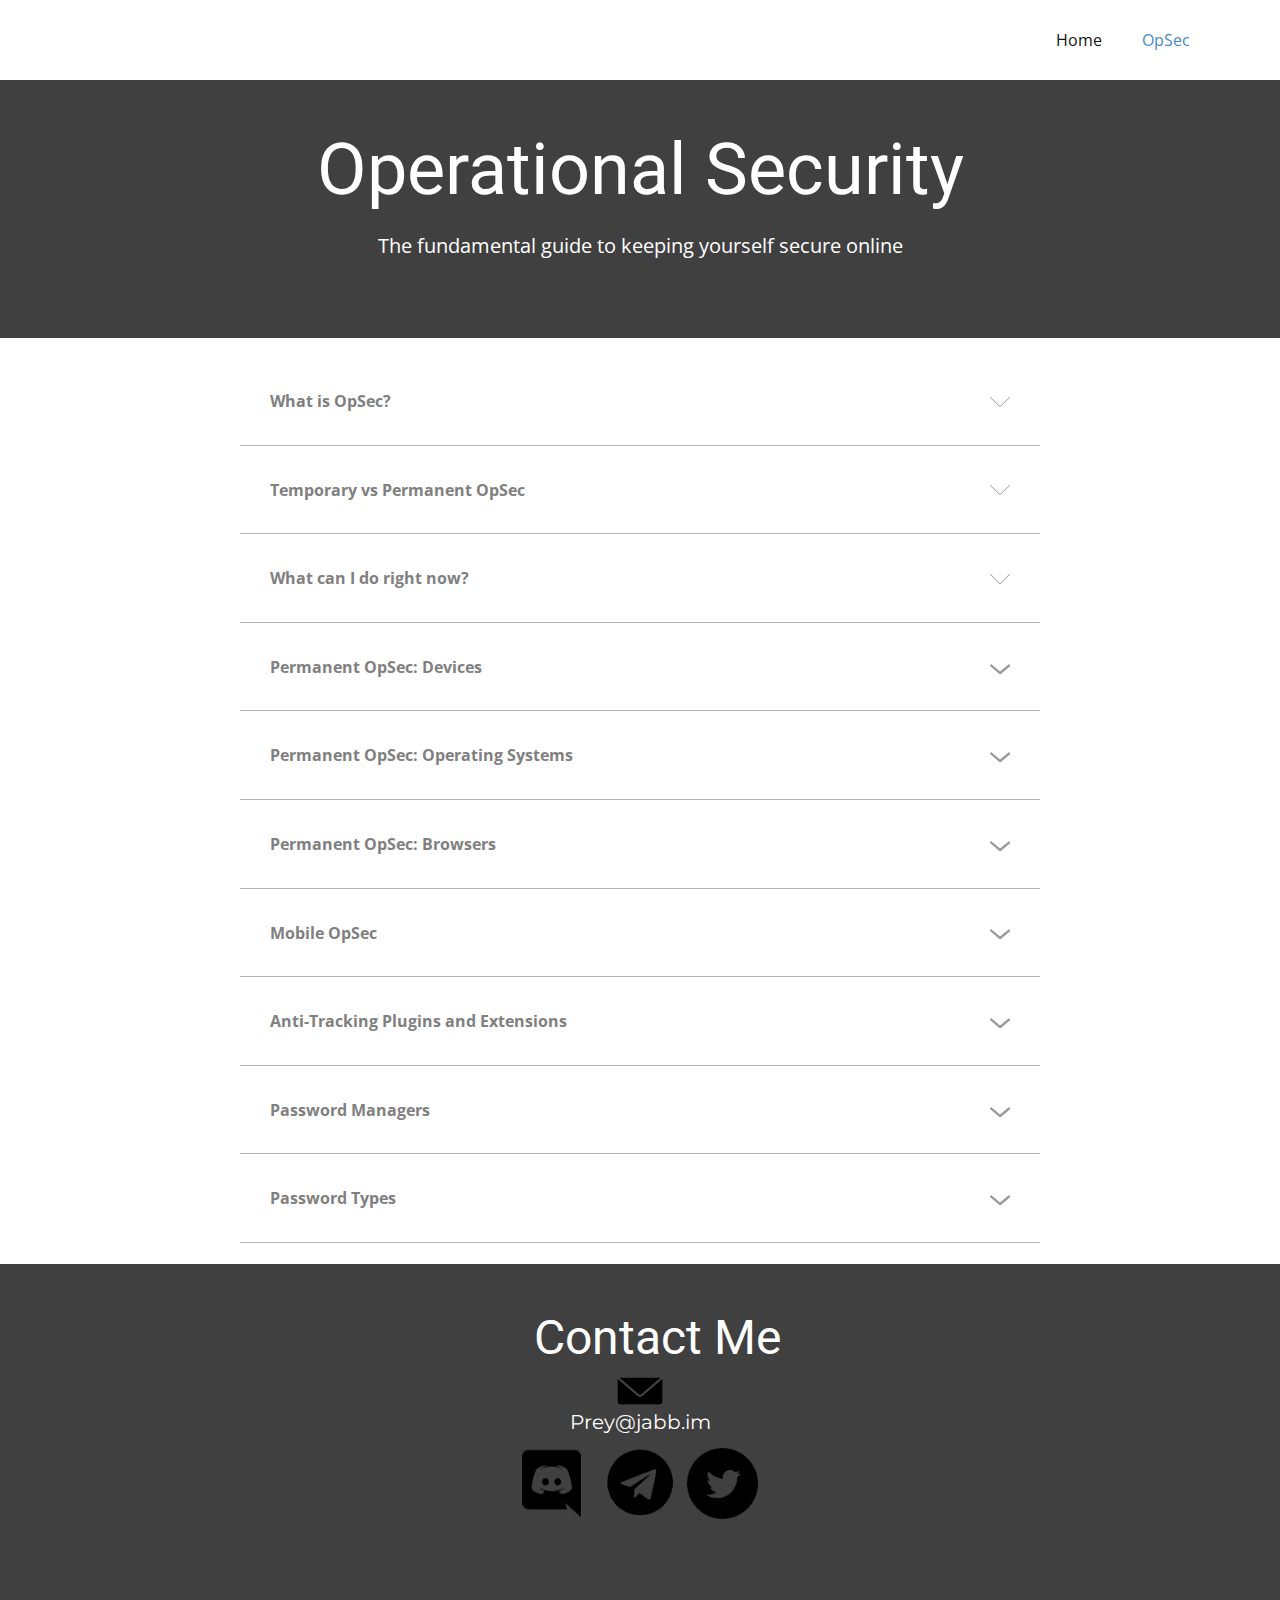
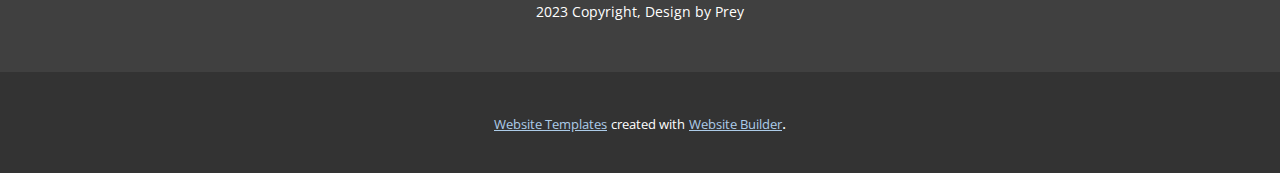
==== opsec.html @ db8dc73b "Add files via upload" ====
<!DOCTYPE html>
<html style="font-size: 16px;" lang="en"><head>
    <meta name="viewport" content="width=device-width, initial-scale=1.0">
    <meta charset="utf-8">
    <meta name="keywords" content="Our Works, ​Our work revolves around brands and products that users love, Our Works, ​Your name would be a great addition to this list, Contact Us">
    <meta name="description" content="">
    <title>opsec</title>
    <link rel="stylesheet" href="nicepage.css" media="screen">
<link rel="stylesheet" href="opsec.css" media="screen">
    <script class="u-script" type="text/javascript" src="jquery.js" defer=""></script>
    <script class="u-script" type="text/javascript" src="nicepage.js" defer=""></script>
    <meta name="generator" content="Nicepage 5.12.7, nicepage.com">
    <link id="u-theme-google-font" rel="stylesheet" href="https://fonts.googleapis.com/css?family=Roboto:100,100i,300,300i,400,400i,500,500i,700,700i,900,900i|Open+Sans:300,300i,400,400i,500,500i,600,600i,700,700i,800,800i">
    <link id="u-page-google-font" rel="stylesheet" href="https://fonts.googleapis.com/css?family=Montserrat:100,100i,200,200i,300,300i,400,400i,500,500i,600,600i,700,700i,800,800i,900,900i">
    
    
    
    
    <script type="application/ld+json">{
		"@context": "http://schema.org",
		"@type": "Organization",
		"name": ""
}</script>
    <meta name="theme-color" content="#478ac9">
    <meta property="og:title" content="opsec">
    <meta property="og:type" content="website">
  <meta data-intl-tel-input-cdn-path="intlTelInput/"></head>
  <body class="u-body u-xl-mode" data-lang="en"><header class="u-clearfix u-header u-white u-header" id="sec-1d98"><div class="u-clearfix u-sheet u-sheet-1">
        <nav class="u-menu u-menu-one-level u-offcanvas u-menu-1">
          <div class="menu-collapse" style="font-size: 1rem; letter-spacing: 0px;">
            <a class="u-button-style u-custom-left-right-menu-spacing u-custom-padding-bottom u-custom-top-bottom-menu-spacing u-nav-link u-text-active-palette-1-base u-text-hover-palette-2-base" href="#">
              <svg class="u-svg-link" viewBox="0 0 24 24"><use xmlns:xlink="http://www.w3.org/1999/xlink" xlink:href="#menu-hamburger"></use></svg>
              <svg class="u-svg-content" version="1.1" id="menu-hamburger" viewBox="0 0 16 16" x="0px" y="0px" xmlns:xlink="http://www.w3.org/1999/xlink" xmlns="http://www.w3.org/2000/svg"><g><rect y="1" width="16" height="2"></rect><rect y="7" width="16" height="2"></rect><rect y="13" width="16" height="2"></rect>
</g></svg>
            </a>
          </div>
          <div class="u-custom-menu u-nav-container">
            <ul class="u-nav u-unstyled u-nav-1"><li class="u-nav-item"><a class="u-button-style u-nav-link u-text-active-palette-1-base u-text-hover-palette-2-base" href="Page-2.html" style="padding: 10px 20px;">Home</a>
</li><li class="u-nav-item"><a class="u-button-style u-nav-link u-text-active-palette-1-base u-text-hover-palette-2-base" href="opsec.html" style="padding: 10px 20px;">OpSec</a>
</li></ul>
          </div>
          <div class="u-custom-menu u-nav-container-collapse">
            <div class="u-black u-container-style u-inner-container-layout u-opacity u-opacity-95 u-sidenav">
              <div class="u-inner-container-layout u-sidenav-overflow">
                <div class="u-menu-close"></div>
                <ul class="u-align-center u-nav u-popupmenu-items u-unstyled u-nav-2"><li class="u-nav-item"><a class="u-button-style u-nav-link" href="Page-2.html">Home</a>
</li><li class="u-nav-item"><a class="u-button-style u-nav-link" href="opsec.html">OpSec</a>
</li></ul>
              </div>
            </div>
            <div class="u-black u-menu-overlay u-opacity u-opacity-70"></div>
          </div>
        </nav>
      </div></header>
    <section class="u-align-center u-clearfix u-grey-75 u-section-1" id="carousel_3b0b" src="" data-animation-name="" data-animation-duration="0" data-animation-delay="0" data-animation-direction="">
      <div class="u-align-center u-container-align-center-md u-container-align-center-sm u-container-align-center-xs u-container-style u-group u-shape-rectangle u-group-1">
        <div class="u-container-layout u-container-layout-1">
          <h1 class="u-text u-text-1">Operational Security</h1>
          <p class="u-large-text u-text u-text-variant u-text-2">The fundamental guide to keeping yourself secure online</p>
        </div>
      </div>
    </section>
    <section class="u-align-center u-clearfix u-white u-section-2" id="sec-9c8c">
      <div class="u-clearfix u-sheet u-valign-middle u-sheet-1">
        <div class="u-accordion u-collapsed-by-default u-spacing-2 u-accordion-1">
          <div class="u-accordion-item">
            <a class="u-accordion-link u-border-1 u-border-active-grey-25 u-border-grey-30 u-border-hover-grey-30 u-border-no-left u-border-no-right u-border-no-top u-button-style u-text-active-black u-text-grey-50 u-text-hover-black u-accordion-link-1" id="link-accordion-7c0e" aria-controls="accordion-7c0e" aria-selected="false">
              <span class="u-accordion-link-text">What is OpSec?</span><span class="u-accordion-link-icon u-icon u-text-grey-40 u-icon-1"><svg class="u-svg-link" preserveAspectRatio="xMidYMin slice" viewBox="0 0 512 512" style=""><use xmlns:xlink="http://www.w3.org/1999/xlink" xlink:href="#svg-efea"></use></svg><svg xmlns="http://www.w3.org/2000/svg" xmlns:xlink="http://www.w3.org/1999/xlink" version="1.1" xml:space="preserve" class="u-svg-content" viewBox="0 0 512 512" x="0px" y="0px" id="svg-efea" style="enable-background:new 0 0 512 512;"><g><g><path d="M509.121,125.966c-3.838-3.838-10.055-3.838-13.893,0L256.005,365.194L16.771,125.966c-3.838-3.838-10.055-3.838-13.893,0    c-3.838,3.838-3.838,10.055,0,13.893l246.18,246.175c1.842,1.842,4.337,2.878,6.947,2.878c2.61,0,5.104-1.036,6.946-2.878    l246.17-246.175C512.959,136.021,512.959,129.804,509.121,125.966z"></path>
</g>
</g></svg></span>
            </a>
            <div class="u-accordion-pane u-align-left u-container-style u-accordion-pane-1" id="accordion-7c0e" aria-labelledby="link-accordion-7c0e">
              <div class="u-container-layout u-container-layout-1">
                <p class="u-text u-text-1"> Operational Security (OpSec) is a security and risk management
process that is used in order to classify or protect information, this
is done by correct planning and following procedure that will
protect your sensitive information and activities.</p>
              </div>
            </div>
          </div>
          <div class="u-accordion-item">
            <a class="u-accordion-link u-border-1 u-border-active-grey-25 u-border-grey-30 u-border-hover-grey-30 u-border-no-left u-border-no-right u-border-no-top u-button-style u-text-active-black u-text-grey-50 u-text-hover-black u-accordion-link-2" id="link-accordion-05cb" aria-controls="accordion-05cb" aria-selected="false">
              <span class="u-accordion-link-text">Temporary vs Permanent OpSec<br>
              </span><span class="u-accordion-link-icon u-icon u-text-grey-40 u-icon-2"><svg class="u-svg-link" preserveAspectRatio="xMidYMin slice" viewBox="0 0 512 512" style=""><use xmlns:xlink="http://www.w3.org/1999/xlink" xlink:href="#svg-6ce4"></use></svg><svg xmlns="http://www.w3.org/2000/svg" xmlns:xlink="http://www.w3.org/1999/xlink" version="1.1" xml:space="preserve" class="u-svg-content" viewBox="0 0 512 512" x="0px" y="0px" id="svg-6ce4" style="enable-background:new 0 0 512 512;"><g><g><path d="M509.121,125.966c-3.838-3.838-10.055-3.838-13.893,0L256.005,365.194L16.771,125.966c-3.838-3.838-10.055-3.838-13.893,0    c-3.838,3.838-3.838,10.055,0,13.893l246.18,246.175c1.842,1.842,4.337,2.878,6.947,2.878c2.61,0,5.104-1.036,6.946-2.878    l246.17-246.175C512.959,136.021,512.959,129.804,509.121,125.966z"></path>
</g>
</g></svg></span>
            </a>
            <div class="u-accordion-pane u-align-left u-container-style u-accordion-pane-2" id="accordion-05cb" aria-labelledby="link-accordion-05cb">
              <div class="u-container-layout u-container-layout-2">
                <p class="u-text u-text-2"> Temporary OpSec is a type of operational security that is primarily
based around what you can right now on your current device with
little to no investment in order to secure your data.<br>
                  <br>Permanent OpSec is based on long term investment that will keep
you secure from any prying eyes, be it governments, cyber criminal
actors or many other types of people who might be looking to target
you.
                </p>
              </div>
            </div>
          </div>
          <div class="u-accordion-item">
            <a class="u-accordion-link u-border-1 u-border-active-grey-25 u-border-grey-30 u-border-hover-grey-30 u-border-no-left u-border-no-right u-border-no-top u-button-style u-text-active-black u-text-grey-50 u-text-hover-black u-accordion-link-3" id="link-accordion-a6bb" aria-controls="accordion-a6bb" aria-selected="false">
              <span class="u-accordion-link-text">What can I do right now?</span><span class="u-accordion-link-icon u-icon u-text-grey-40 u-icon-3"><svg class="u-svg-link" preserveAspectRatio="xMidYMin slice" viewBox="0 0 512 512" style=""><use xmlns:xlink="http://www.w3.org/1999/xlink" xlink:href="#svg-4429"></use></svg><svg xmlns="http://www.w3.org/2000/svg" xmlns:xlink="http://www.w3.org/1999/xlink" version="1.1" xml:space="preserve" class="u-svg-content" viewBox="0 0 512 512" x="0px" y="0px" id="svg-4429" style="enable-background:new 0 0 512 512;"><g><g><path d="M509.121,125.966c-3.838-3.838-10.055-3.838-13.893,0L256.005,365.194L16.771,125.966c-3.838-3.838-10.055-3.838-13.893,0    c-3.838,3.838-3.838,10.055,0,13.893l246.18,246.175c1.842,1.842,4.337,2.878,6.947,2.878c2.61,0,5.104-1.036,6.946-2.878    l246.17-246.175C512.959,136.021,512.959,129.804,509.121,125.966z"></path>
</g>
</g></svg></span>
            </a>
            <div class="u-accordion-pane u-align-left u-container-style u-accordion-pane-3" id="accordion-a6bb" aria-labelledby="link-accordion-a6bb">
              <div class="u-container-layout u-container-layout-3">
                <p class="u-text u-text-3"> First off I'm assuming you're using Windows 10, I don't work with
Mac and will not work with mac in the near future either.&nbsp;<br>
                  <br>First you're going to look to debloat your copy of Windows 10, this
can be done using a plethora of tools such as:
By doing this you speed up your machine and also disable a number
of things such as telemetry and Cortana, telemetry is always
collecting and transmitting data to Microsoft as is Cortana, this
means anything you do is recorded and sent to Microsoft which can
be seen and reviewed by them.&nbsp;<br>
                  <br>Next you're going to get your VPN of choice, you're looking primarilyfor a RAM-Only VPN services, listed below is a number of VPNs that
have been proven to not collect data even after being subpoena'd.&nbsp;<br>- ExpressVPN<br>- Private Internet Access<br>- MullVad<br>- NordVPN<br>
                  <br>After purchasing access to one of these VPNs you're now going to
enable the killswitch feature and have them automatically launch
and connect on boot, this stops you from leaking any data from your
home IP at any point as the Killswitch will throttle all connections.&nbsp;<br>
                  <br>That's about all you can really do when it comes to temporary
OpSec, permanent is my specialty and what I practice personally
                </p>
              </div>
            </div>
          </div>
          <div class="u-accordion-item">
            <a class="u-accordion-link u-border-1 u-border-active-grey-25 u-border-grey-30 u-border-hover-grey-30 u-border-no-left u-border-no-right u-border-no-top u-button-style u-text-active-black u-text-grey-50 u-text-hover-black u-accordion-link-4" id="link-1e51" aria-controls="1e51" aria-selected="false">
              <span class="u-accordion-link-text">Permanent OpSec: Devices<br>
              </span><span class="u-accordion-link-icon u-icon u-text-grey-40 u-icon-4"><svg class="u-svg-link" preserveAspectRatio="xMidYMin slice" viewBox="0 0 16 16" style=""><use xmlns:xlink="http://www.w3.org/1999/xlink" xlink:href="#svg-9df4"></use></svg><svg class="u-svg-content" viewBox="0 0 16 16" x="0px" y="0px" id="svg-9df4"><path d="M8,10.7L1.6,5.3c-0.4-0.4-1-0.4-1.3,0c-0.4,0.4-0.4,0.9,0,1.3l7.2,6.1c0.1,0.1,0.4,0.2,0.6,0.2s0.4-0.1,0.6-0.2l7.1-6
	c0.4-0.4,0.4-0.9,0-1.3c-0.4-0.4-1-0.4-1.3,0L8,10.7z"></path></svg></span>
            </a>
            <div class="u-accordion-pane u-container-style u-accordion-pane-4" id="1e51" aria-labelledby="link-1e51">
              <div class="u-container-layout u-container-layout-4">
                <p class="u-align-left u-text u-text-default u-text-4"> I'm assuming you have between $1000 - $3000 USD to use for this,
you cannot have good permanent operational security without
investing money. I will now list some devices and the pros and cons
of each device.<br>
                </p>
                <ul class="u-align-left u-text u-text-5">
                  <li>Insurgo X230 PrivacyBeast</li>
                  <li>Nitrokey X230 NitroPad</li>
                  <li>Lenovo Thinkpad X230</li>
                </ul>
                <p class="u-align-center u-text u-text-6">Insurgo X230 PrivacyBeast &amp; Nitrokey X230 NitroPad</p>
                <div class="u-table u-table-responsive u-table-1">
                  <table class="u-table-entity">
                    <colgroup>
                      <col width="25%">
                      <col width="25%">
                      <col width="25%">
                      <col width="25%">
                    </colgroup>
                    <tbody class="u-table-body">
                      <tr style="height: 108px;">
                        <td class="u-border-1 u-border-grey-dark-1 u-table-cell"></td>
                        <td class="u-border-1 u-border-grey-dark-1 u-table-cell">Insurgo X230 Privacy Beast</td>
                        <td class="u-border-1 u-border-grey-dark-1 u-table-cell">Nitrokey X230 NitroPad</td>
                        <td class="u-border-1 u-border-grey-dark-1 u-table-cell">Lenovo Thinkpad X230</td>
                      </tr>
                      <tr style="height: 52px;">
                        <td class="u-border-1 u-border-grey-dark-1 u-table-cell">Coreboot</td>
                        <td class="u-border-1 u-border-grey-dark-1 u-table-cell">Yes</td>
                        <td class="u-border-1 u-border-grey-dark-1 u-table-cell">Yes</td>
                        <td class="u-border-1 u-border-grey-dark-1 u-table-cell">Possible</td>
                      </tr>
                      <tr style="height: 52px;">
                        <td class="u-border-1 u-border-grey-dark-1 u-table-cell">Heads</td>
                        <td class="u-border-1 u-border-grey-dark-1 u-table-cell">Yes</td>
                        <td class="u-border-1 u-border-grey-dark-1 u-table-cell">Yes</td>
                        <td class="u-border-1 u-border-grey-dark-1 u-table-cell">Possible</td>
                      </tr>
                      <tr style="height: 52px;">
                        <td class="u-border-1 u-border-grey-dark-1 u-table-cell">ME_Cleaner</td>
                        <td class="u-border-1 u-border-grey-dark-1 u-table-cell">Yes</td>
                        <td class="u-border-1 u-border-grey-dark-1 u-table-cell">Yes</td>
                        <td class="u-border-1 u-border-grey-dark-1 u-table-cell">Possible</td>
                      </tr>
                      <tr style="height: 80px;">
                        <td class="u-border-1 u-border-grey-dark-1 u-table-cell">Qubes OS Pre-Installed</td>
                        <td class="u-border-1 u-border-grey-dark-1 u-table-cell">Yes</td>
                        <td class="u-border-1 u-border-grey-dark-1 u-table-cell">Yes</td>
                        <td class="u-border-1 u-border-grey-dark-1 u-table-cell">No</td>
                      </tr>
                      <tr style="height: 80px;">
                        <td class="u-border-1 u-border-grey-dark-1 u-table-cell">Qubes Certified</td>
                        <td class="u-border-1 u-border-grey-dark-1 u-table-cell">Yes</td>
                        <td class="u-border-1 u-border-grey-dark-1 u-table-cell">Yes</td>
                        <td class="u-border-1 u-border-grey-dark-1 u-table-cell">No</td>
                      </tr>
                    </tbody>
                  </table>
                </div>
                <p class="u-align-left u-text u-text-default u-text-7"> They look the same, so what makes one better than the other?
The OEM reownership process, Insurgo has an inhouse wizard
created specifically for their PrivacyBeast, you can see this in action in the link below, this gives you full satisfaction that everything is
secure and owned by you and you only.<br>
                </p>
                <p class="u-align-left u-text u-text-8">
                  <a class="u-active-none u-border-none u-btn u-button-link u-button-style u-hover-none u-none u-text-palette-1-base u-btn-1" data-href="https://archive.org/details/oemuserreownership" data-target="_blank">OEM Reownership Process</a>
                </p>
                <p class="u-align-center u-text u-text-9">The Lenovo Thinkpad X230</p>
                <p class="u-align-left u-text u-text-10"> The Lenovo Thinkpad is what the two devices above are based on
the Thinkpad is the best consumer laptop when it comes to security
and with implementation and some technical knowledge you can
turn a basic Thinkpad X230 into your own homemade PrivacyBeast, below is a list of options to achieve this.</p>
                <ul class="u-align-left u-text u-text-11">
                  <li> Install Qubes OS&nbsp;</li>
                  <li>Install Coreboot &amp; Heads by flashing the chips&nbsp;</li>
                  <li>Install ME_Cleaner&nbsp;</li>
                  <li>Purchase and use a Yubikey to control access to the device&nbsp;</li>
                </ul>
                <p class="u-align-left u-text u-text-12"> Qubes is the most secure Linux based OS that you can find, Tails is
great for temporary security but due to the amnesic features of it,
it's not great for long term usage.&nbsp;<br>
                  <br>Coreboot is a software project that is aimed to replace all
proprietary firmware (BIOS / UEFI) which allows you to retake
complete ownership of your device, overall it improves speed,
security and flexibility.&nbsp;<br>
                  <br>Heads is intended to keep the state of the system, Heads aims to
provide more physical security and also better protection of your
data.&nbsp;<br>
                  <br>ME_Cleaner is a python script that can modify the Intel ME firmwareimage with the final purpose of reduce its ability to interact with thesystem.&nbsp;<br>
                  <br>Yubikey is a device used to add 2FA to any machine you want
                </p>
              </div>
            </div>
          </div>
          <div class="u-accordion-item">
            <a class="u-accordion-link u-border-1 u-border-active-grey-25 u-border-grey-30 u-border-hover-grey-30 u-border-no-left u-border-no-right u-border-no-top u-button-style u-text-active-black u-text-grey-50 u-text-hover-black u-accordion-link-5" id="link-43d5" aria-controls="43d5" aria-selected="false">
              <span class="u-accordion-link-text">Permanent OpSec: Operating Systems<br>
              </span><span class="u-accordion-link-icon u-icon u-text-grey-40 u-icon-5"><svg class="u-svg-link" preserveAspectRatio="xMidYMin slice" viewBox="0 0 16 16" style=""><use xmlns:xlink="http://www.w3.org/1999/xlink" xlink:href="#svg-0736"></use></svg><svg class="u-svg-content" viewBox="0 0 16 16" x="0px" y="0px" id="svg-0736"><path d="M8,10.7L1.6,5.3c-0.4-0.4-1-0.4-1.3,0c-0.4,0.4-0.4,0.9,0,1.3l7.2,6.1c0.1,0.1,0.4,0.2,0.6,0.2s0.4-0.1,0.6-0.2l7.1-6
	c0.4-0.4,0.4-0.9,0-1.3c-0.4-0.4-1-0.4-1.3,0L8,10.7z"></path></svg></span>
            </a>
            <div class="u-accordion-pane u-align-left u-container-style u-accordion-pane-5" id="43d5" aria-labelledby="link-43d5">
              <div class="u-container-layout u-container-layout-5"></div>
            </div>
          </div>
          <div class="u-accordion-item">
            <a class="u-accordion-link u-border-1 u-border-active-grey-25 u-border-grey-30 u-border-hover-grey-30 u-border-no-left u-border-no-right u-border-no-top u-button-style u-text-active-black u-text-grey-50 u-text-hover-black u-accordion-link-6" id="link-f1ae" aria-controls="f1ae" aria-selected="false">
              <span class="u-accordion-link-text">Permanent OpSec: Browsers</span><span class="u-accordion-link-icon u-icon u-text-grey-40 u-icon-6"><svg class="u-svg-link" preserveAspectRatio="xMidYMin slice" viewBox="0 0 16 16" style=""><use xmlns:xlink="http://www.w3.org/1999/xlink" xlink:href="#svg-a559"></use></svg><svg class="u-svg-content" viewBox="0 0 16 16" x="0px" y="0px" id="svg-a559"><path d="M8,10.7L1.6,5.3c-0.4-0.4-1-0.4-1.3,0c-0.4,0.4-0.4,0.9,0,1.3l7.2,6.1c0.1,0.1,0.4,0.2,0.6,0.2s0.4-0.1,0.6-0.2l7.1-6
	c0.4-0.4,0.4-0.9,0-1.3c-0.4-0.4-1-0.4-1.3,0L8,10.7z"></path></svg></span>
            </a>
            <div class="u-accordion-pane u-align-left u-container-style u-accordion-pane-6" id="f1ae" aria-labelledby="link-f1ae">
              <div class="u-container-layout u-container-layout-6"></div>
            </div>
          </div>
          <div class="u-accordion-item">
            <a class="u-accordion-link u-border-1 u-border-active-grey-25 u-border-grey-30 u-border-hover-grey-30 u-border-no-left u-border-no-right u-border-no-top u-button-style u-text-active-black u-text-grey-50 u-text-hover-black u-accordion-link-7" id="link-a62d" aria-controls="a62d" aria-selected="false">
              <span class="u-accordion-link-text">Mobile OpSec<br>
              </span><span class="u-accordion-link-icon u-icon u-text-grey-40 u-icon-7"><svg class="u-svg-link" preserveAspectRatio="xMidYMin slice" viewBox="0 0 16 16" style=""><use xmlns:xlink="http://www.w3.org/1999/xlink" xlink:href="#svg-0ebd"></use></svg><svg class="u-svg-content" viewBox="0 0 16 16" x="0px" y="0px" id="svg-0ebd"><path d="M8,10.7L1.6,5.3c-0.4-0.4-1-0.4-1.3,0c-0.4,0.4-0.4,0.9,0,1.3l7.2,6.1c0.1,0.1,0.4,0.2,0.6,0.2s0.4-0.1,0.6-0.2l7.1-6
	c0.4-0.4,0.4-0.9,0-1.3c-0.4-0.4-1-0.4-1.3,0L8,10.7z"></path></svg></span>
            </a>
            <div class="u-accordion-pane u-container-style u-accordion-pane-7" id="a62d" aria-labelledby="link-a62d">
              <div class="u-container-layout u-container-layout-7">
                <p class="u-align-left u-text u-text-default u-text-13"> Smartphones are&nbsp;<b>
                    <span style="font-weight: 400;">horrible</span></b>&nbsp;for security and privacy.&nbsp;<br>
                  <br>They constantly broadcast your location (to all cell-towers, not just those of your provider), they constantly look for known Wi-Fi networks, the cell-service provider knows your location and calls and messages, they generally force you to provide an email address and connect to cloud accounts, they nag you to provide a payment method (always skip that), they're pre-loaded with apps you can't remove, all apps have a lot of access to your data, some apps have terrible security, you may get no software updates, etc.<br>
                  <br>Below is a list of identifying information that can be used to track and identify your phone.
                </p>
                <ul class="u-align-left u-text u-text-default u-text-14">
                  <li> Phone's IMEI: Permanently built into the hardware of the phone.</li>
                  <li>SIM card's IMSI: Permanently built into the hardware of the SIM card. And in many countries, you will have to show govt ID to get a SIM card.</li>
                  <li>Phone number: Phone company associates phone number with the SIM card. If you change phone company, you will have them "port" the phone number from the old SIM card to a new SIM card.</li>
                  <li>Android build serial number: Don't know where this comes from or what it does.</li>
                  <li>Android ID number: Changes if you do a factory reset.</li>
                  <li>Wi-Fi MAC address: Permanently built into the hardware of the phone.</li>
                  <li>Bluetooth MAC address: Not sure if it's permanent or can be changed by OS.</li>
                </ul>
                <p class="u-align-center u-text u-text-15">What do I use and why?</p>
                <p class="u-align-left u-text u-text-16">Well first, I have never touched an Apple product and never will, it's basically a RAT in physical form, everything and anything you do is relayed straight back to Apple to look at.<br>
                  <br>I currently use a Google Pixel 6a with GrapheneOS installed, this means my phone is fully unlocked, both carrier (SIM) and OEM unlocked, what does this all mean?<br>
                </p>
                <ul class="u-align-left u-text u-text-17">
                  <li> Carrier/Factory Unlocked: Without network/SIM lock, use any carrier.</li>
                  <li>OEM Unlocked: Bootloader is unlocked, can root the device, can install new OS.</li>
                </ul>
                <p class="u-align-center u-text u-text-18">Why GrapheneOS?</p>
                <p class="u-align-left u-text u-text-19">GrapheneOS is actually just good, it greatly improves security and privacy over the stock OS while staying out of your way. <br>
                  <br>Installation is simple with their web installer. As far as complexity goes in day-to-day use, you use it almost exactly like any other Android device.&nbsp;<br>
                  <br>Sandboxed Play Services lets you use apps depending on Google Services (including the Play Store) without compromising on security or privacy, and it has much greater app compatibility than microG and overall just provides a safer user experience. Snowden uses it for a reason, if you don't like the look of GrapheneOS there's a lot of other Operating Systems you can use on the Google Pixel 6a.
                </p>
                <ul class="u-align-left u-text u-text-20">
                  <li><b style="font-size: 1.125rem; background-color: #ffffff; color: #111111; font-family: 'Open Sans',sans-serif;">Android</b>
                    <span style="font-size: 1.125rem; background-color: #ffffff; color: #111111; font-family: 'Open Sans',sans-serif;">:</span>
                  </li>
                  <li>GrapheneOS: https://grapheneos.org/faq#device-support</li>
                  <li>CalyxOS: https://calyxos.org/docs/guide/device-support/</li>
                  <li>LineageOS: https://wiki.lineageos.org/devices/#google</li>
                  <li>Not /e/OS easy-installer: https://doc.e.foundation/easy-installer#list-of-devices-supported-by-the-easy-installer</li>
                  <li>Not /e/OS install from Gitlab: https://doc.e.foundation/devices</li>
                  <li>Not Replicant: https://replicant.us/supported-devices.php<br><b style="font-size: 1.125rem; background-color: #ffffff; color: #111111; font-family: 'Open Sans',sans-serif;">
                      <br></b>
                  </li>
                  <li><b style="font-size: 1.125rem; background-color: #ffffff; color: #111111; font-family: 'Open Sans',sans-serif;">Linux</b>
                    <span style="font-size: 1.125rem; background-color: #ffffff; color: #111111; font-family: 'Open Sans',sans-serif;">:</span>
                    <br>
                  </li>
                  <li>Not SailfishOS: https://docs.sailfishos.org/Support/Supported_Devices/</li>
                  <li>Not Ubuntu Touch: https://devices.ubuntu-touch.io/</li>
                  <li>Not KaiOS: https://www.kaiostech.com/explore/devices/<br>
                  </li>
                  <li>Not postmarketOS: https://wiki.postmarketos.org/wiki/Devices<br>
                  </li>
                  <li>Not PureOS: https://tracker.pureos.net/w/faq/</li>
                  <li>Not Mobian: https://wiki.mobian.org/doku.php?id=devices</li>
                  <li>Not Manjaro ARM: https://wiki.manjaro.org/index.php/Manjaro-ARM#Device_List</li>
                </ul>
              </div>
            </div>
          </div>
          <div class="u-accordion-item">
            <a class="u-accordion-link u-border-1 u-border-active-grey-25 u-border-grey-30 u-border-hover-grey-30 u-border-no-left u-border-no-right u-border-no-top u-button-style u-text-active-black u-text-grey-50 u-text-hover-black u-accordion-link-8" id="link-5b6d" aria-controls="5b6d" aria-selected="false">
              <span class="u-accordion-link-text">Anti-Tracking Plugins and Extensions</span><span class="u-accordion-link-icon u-icon u-text-grey-40 u-icon-8"><svg class="u-svg-link" preserveAspectRatio="xMidYMin slice" viewBox="0 0 16 16" style=""><use xmlns:xlink="http://www.w3.org/1999/xlink" xlink:href="#svg-0b40"></use></svg><svg class="u-svg-content" viewBox="0 0 16 16" x="0px" y="0px" id="svg-0b40"><path d="M8,10.7L1.6,5.3c-0.4-0.4-1-0.4-1.3,0c-0.4,0.4-0.4,0.9,0,1.3l7.2,6.1c0.1,0.1,0.4,0.2,0.6,0.2s0.4-0.1,0.6-0.2l7.1-6
	c0.4-0.4,0.4-0.9,0-1.3c-0.4-0.4-1-0.4-1.3,0L8,10.7z"></path></svg></span>
            </a>
            <div class="u-accordion-pane u-align-left u-container-style u-accordion-pane-8" id="5b6d" aria-labelledby="link-5b6d">
              <div class="u-container-layout u-container-layout-8">
                <p class="u-text u-text-default u-text-21">Anti-Tracking plugins work to filter content that you recieve and give out to websites, this is done primary to reduce the amount of privacy invasion that trackers, cookies, etc can end up doing.</p>
                <ul class="u-text u-text-default u-text-22">
                  <li> uBlock Origin</li>
                  <li>uMatrix</li>
                  <li>Decentraleyes</li>
                  <li>NoScript</li>
                  <li>Smart Referer</li>
                  <li>skip redirect</li>
                  <li>Neat URL</li>
                  <li>Cookie Auto Delete</li>
                  <li>First Party Isolation</li>
                </ul>
              </div>
            </div>
          </div>
          <div class="u-accordion-item">
            <a class="u-accordion-link u-border-1 u-border-active-grey-25 u-border-grey-30 u-border-hover-grey-30 u-border-no-left u-border-no-right u-border-no-top u-button-style u-text-active-black u-text-grey-50 u-text-hover-black u-accordion-link-9" id="link-fcd1" aria-controls="fcd1" aria-selected="false">
              <span class="u-accordion-link-text">Password Managers</span><span class="u-accordion-link-icon u-icon u-text-grey-40 u-icon-9"><svg class="u-svg-link" preserveAspectRatio="xMidYMin slice" viewBox="0 0 16 16" style=""><use xmlns:xlink="http://www.w3.org/1999/xlink" xlink:href="#svg-f7d2"></use></svg><svg class="u-svg-content" viewBox="0 0 16 16" x="0px" y="0px" id="svg-f7d2"><path d="M8,10.7L1.6,5.3c-0.4-0.4-1-0.4-1.3,0c-0.4,0.4-0.4,0.9,0,1.3l7.2,6.1c0.1,0.1,0.4,0.2,0.6,0.2s0.4-0.1,0.6-0.2l7.1-6
	c0.4-0.4,0.4-0.9,0-1.3c-0.4-0.4-1-0.4-1.3,0L8,10.7z"></path></svg></span>
            </a>
            <div class="u-accordion-pane u-align-left u-container-style u-accordion-pane-9" id="fcd1" aria-labelledby="link-fcd1">
              <div class="u-container-layout u-container-layout-9">
                <p class="u-text u-text-default u-text-23">Password managers can store all your passwords securely so you don't need to remember them or write them down anywhere, and you can also avoid saving them inside the browser directly as if you were to be infected these can be extracted from the browser itself.<br>
                  <br>Due to saving and keeping your passwords secure you can use longer, more complex passwords without the worry of forgetting them.
                </p>
                <ul class="u-text u-text-default u-text-24">
                  <li>BitWarden</li>
                  <li>KeePass</li>
                  <li>LastPass</li>
                  <li>ProtonPass</li>
                </ul>
              </div>
            </div>
          </div>
          <div class="u-accordion-item">
            <a class="u-accordion-link u-border-1 u-border-active-grey-25 u-border-grey-30 u-border-hover-grey-30 u-border-no-left u-border-no-right u-border-no-top u-button-style u-text-active-black u-text-grey-50 u-text-hover-black u-accordion-link-10" id="link-47fd" aria-controls="47fd" aria-selected="false">
              <span class="u-accordion-link-text">Password Types</span><span class="u-accordion-link-icon u-icon u-text-grey-40 u-icon-10"><svg class="u-svg-link" preserveAspectRatio="xMidYMin slice" viewBox="0 0 16 16" style=""><use xmlns:xlink="http://www.w3.org/1999/xlink" xlink:href="#svg-af43"></use></svg><svg class="u-svg-content" viewBox="0 0 16 16" x="0px" y="0px" id="svg-af43"><path d="M8,10.7L1.6,5.3c-0.4-0.4-1-0.4-1.3,0c-0.4,0.4-0.4,0.9,0,1.3l7.2,6.1c0.1,0.1,0.4,0.2,0.6,0.2s0.4-0.1,0.6-0.2l7.1-6
	c0.4-0.4,0.4-0.9,0-1.3c-0.4-0.4-1-0.4-1.3,0L8,10.7z"></path></svg></span>
            </a>
            <div class="u-accordion-pane u-align-left u-container-style u-accordion-pane-10" id="47fd" aria-labelledby="link-47fd">
              <div class="u-container-layout u-valign-bottom u-container-layout-10">
                <p class="u-text u-text-default u-text-25">Generally there's 3 types of passwords, these vary in levels of security, I will be listing them from easiest to hardest to crack.</p>
                <ul class="u-text u-text-default u-text-26">
                  <li>Simple Password, EG: football123</li>
                  <li>Complex Password, EG:&nbsp;O7FybU&amp;28C6e</li>
                  <li>Passphrase, EG: SchoolAppleScrewGorillaKitten</li>
                </ul>
                <p class="u-text u-text-default u-text-27">Passphrases are the most secure and also generally the most user friendly, listed below is 4 reasons why.</p>
                <ul class="u-text u-text-default u-text-28">
                  <li>Easier to remember a string of words than random characters.</li>
                  <li>Many cracking tools don't have the capability to work against passphrases.</li>
                  <li>Most major applications allow 128 character passwords, utilise this as much as you can.</li>
                  <li>A passphrase can easily satisfy complex rules and requirements for passwords.&nbsp;</li>
                </ul>
              </div>
            </div>
          </div>
        </div>
      </div>
    </section>
    <section class="u-align-center u-clearfix u-image u-valign-middle u-section-3" id="carousel_743f" data-image-width="1980" data-image-height="1320" data-animation-name="" data-animation-duration="0" data-animation-delay="0" data-animation-direction="">
      <div class="u-clearfix u-expanded-width u-layout-wrap u-layout-wrap-1">
        <div class="u-layout">
          <div class="u-layout-row">
            <div class="u-align-left u-container-style u-grey-75 u-layout-cell u-size-60 u-layout-cell-1">
              <div class="u-container-layout u-container-layout-1">
                <h2 class="u-align-center u-text u-text-1">Contact Me</h2>
                <img class="u-image u-image-contain u-image-default u-preserve-proportions u-image-1" src="images/email.png" alt="" data-image-width="360" data-image-height="360">
                <h5 class="u-align-center u-custom-font u-font-montserrat u-text u-text-2">
                  <span style="font-weight: 700;" class="u-text-palette-2-base"></span>
                  <br>Prey@jabb.im
                </h5>
              </div>
            </div>
          </div>
        </div>
      </div>
      <img class="u-image u-image-contain u-image-default u-image-2" src="images/discord1.png" alt="" data-image-width="360" data-image-height="353" data-href="discord.com/@pr.ey">
      <img class="u-image u-image-contain u-image-default u-preserve-proportions u-image-3" src="images/telegram1.png" alt="" data-image-width="360" data-image-height="360" data-href="https://t.me/@preyxd">
      <img class="u-image u-image-contain u-image-default u-preserve-proportions u-image-4" src="images/twitter.png" alt="" data-image-width="360" data-image-height="360" data-href="https://twitter.com/prey_xd">
    </section>
    
    
    <footer class="u-align-center u-clearfix u-footer u-grey-75 u-footer" id="sec-fdbc"><div class="u-clearfix u-sheet u-sheet-1">
        <p class="u-small-text u-text u-text-variant u-text-1">2023 Copyright, Design by Prey<br>
        </p>
      </div></footer>
    <section class="u-backlink u-clearfix u-grey-80">
      <a class="u-link" href="https://nicepage.com/website-templates" target="_blank">
        <span>Website Templates</span>
      </a>
      <p class="u-text">
        <span>created with</span>
      </p>
      <a class="u-link" href="https://nicepage.com/website-builder" target="_blank">
        <span>Website Builder</span>
      </a>. 
    </section>
  
</body></html>
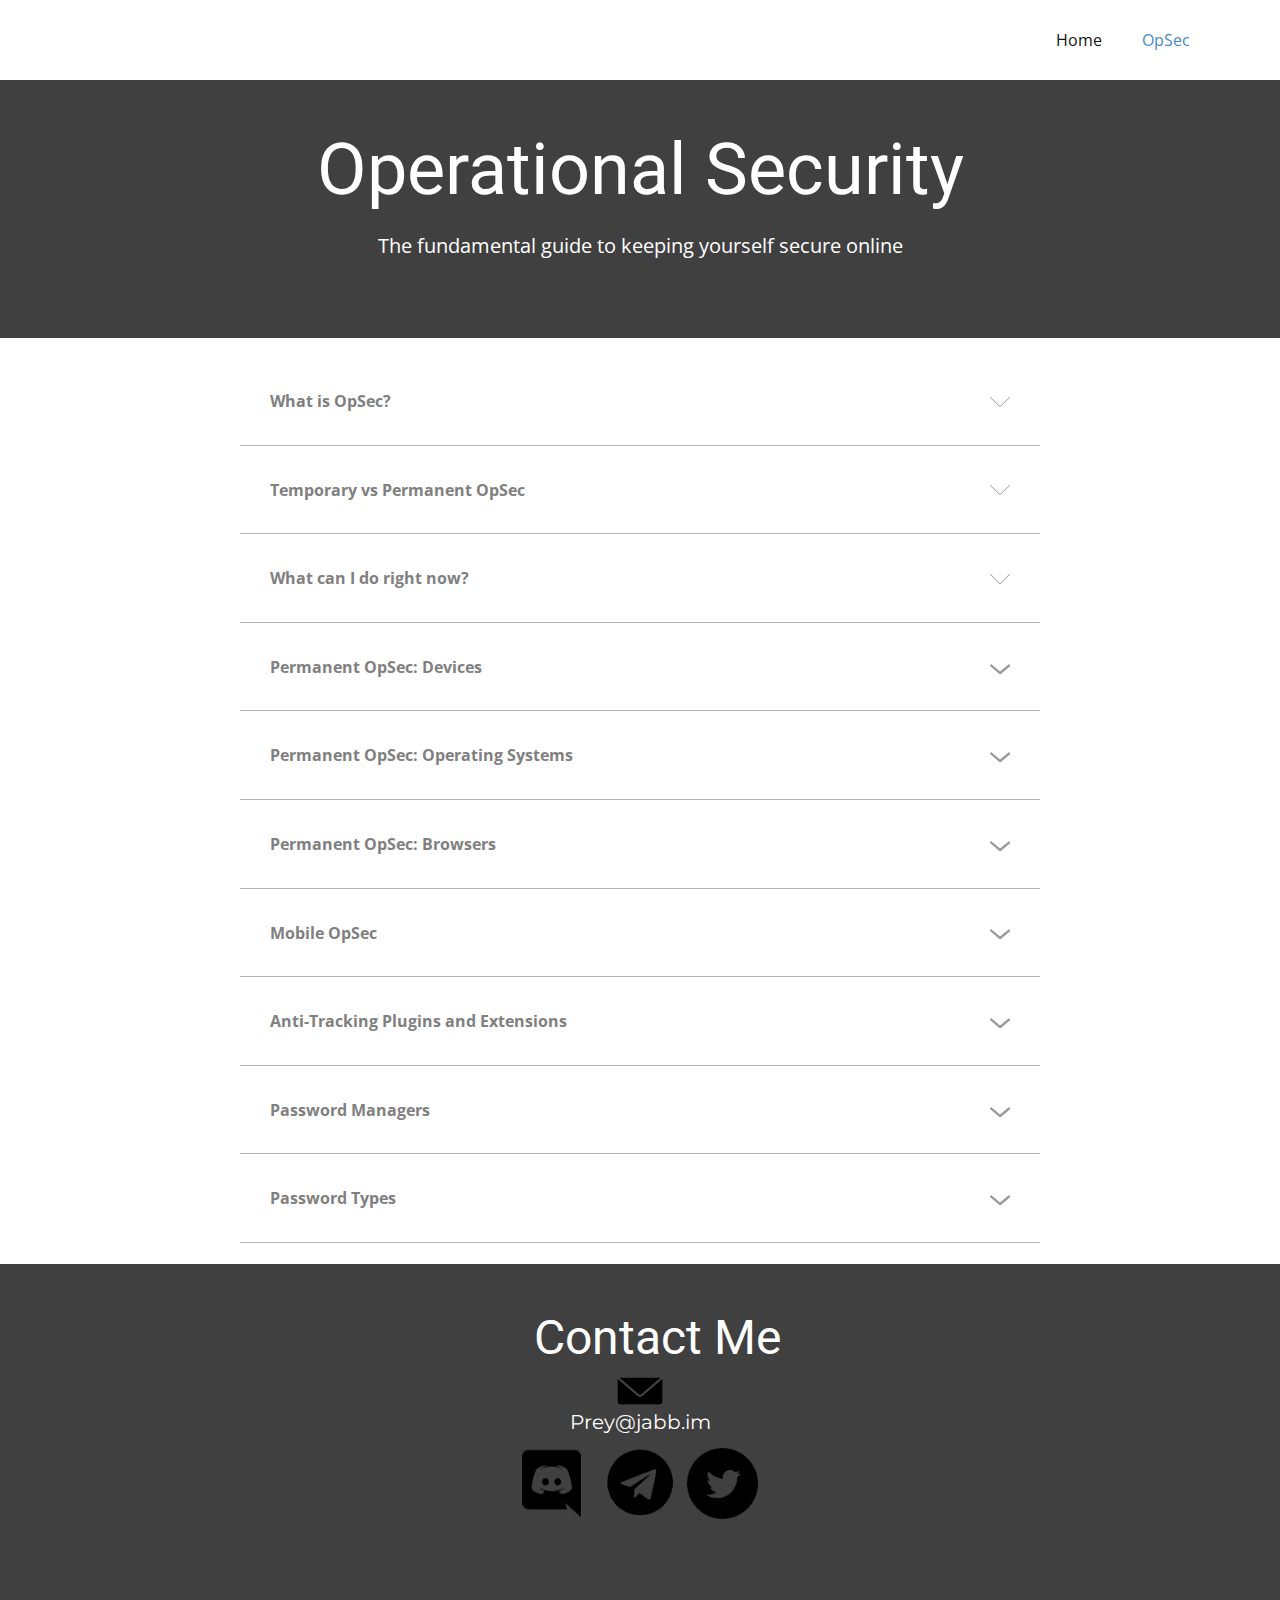
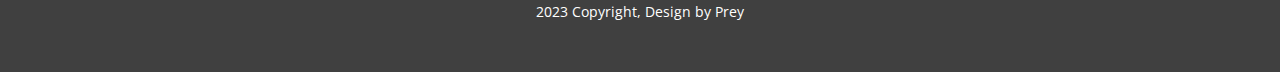
==== commit 190d37c1: "Update opsec.html" ====
--- a/opsec.html
+++ b/opsec.html
@@ -35,7 +35,7 @@
             </a>
           </div>
           <div class="u-custom-menu u-nav-container">
-            <ul class="u-nav u-unstyled u-nav-1"><li class="u-nav-item"><a class="u-button-style u-nav-link u-text-active-palette-1-base u-text-hover-palette-2-base" href="Page-2.html" style="padding: 10px 20px;">Home</a>
+            <ul class="u-nav u-unstyled u-nav-1"><li class="u-nav-item"><a class="u-button-style u-nav-link u-text-active-palette-1-base u-text-hover-palette-2-base" href="index.html" style="padding: 10px 20px;">Home</a>
 </li><li class="u-nav-item"><a class="u-button-style u-nav-link u-text-active-palette-1-base u-text-hover-palette-2-base" href="opsec.html" style="padding: 10px 20px;">OpSec</a>
 </li></ul>
           </div>
@@ -43,7 +43,7 @@
             <div class="u-black u-container-style u-inner-container-layout u-opacity u-opacity-95 u-sidenav">
               <div class="u-inner-container-layout u-sidenav-overflow">
                 <div class="u-menu-close"></div>
-                <ul class="u-align-center u-nav u-popupmenu-items u-unstyled u-nav-2"><li class="u-nav-item"><a class="u-button-style u-nav-link" href="Page-2.html">Home</a>
+                <ul class="u-align-center u-nav u-popupmenu-items u-unstyled u-nav-2"><li class="u-nav-item"><a class="u-button-style u-nav-link" href="index.html">Home</a>
 </li><li class="u-nav-item"><a class="u-button-style u-nav-link" href="opsec.html">OpSec</a>
 </li></ul>
               </div>
@@ -406,16 +406,4 @@
         <p class="u-small-text u-text u-text-variant u-text-1">2023 Copyright, Design by Prey<br>
         </p>
       </div></footer>
-    <section class="u-backlink u-clearfix u-grey-80">
-      <a class="u-link" href="https://nicepage.com/website-templates" target="_blank">
-        <span>Website Templates</span>
-      </a>
-      <p class="u-text">
-        <span>created with</span>
-      </p>
-      <a class="u-link" href="https://nicepage.com/website-builder" target="_blank">
-        <span>Website Builder</span>
-      </a>. 
-    </section>
-  
-</body></html>+</body></html>
